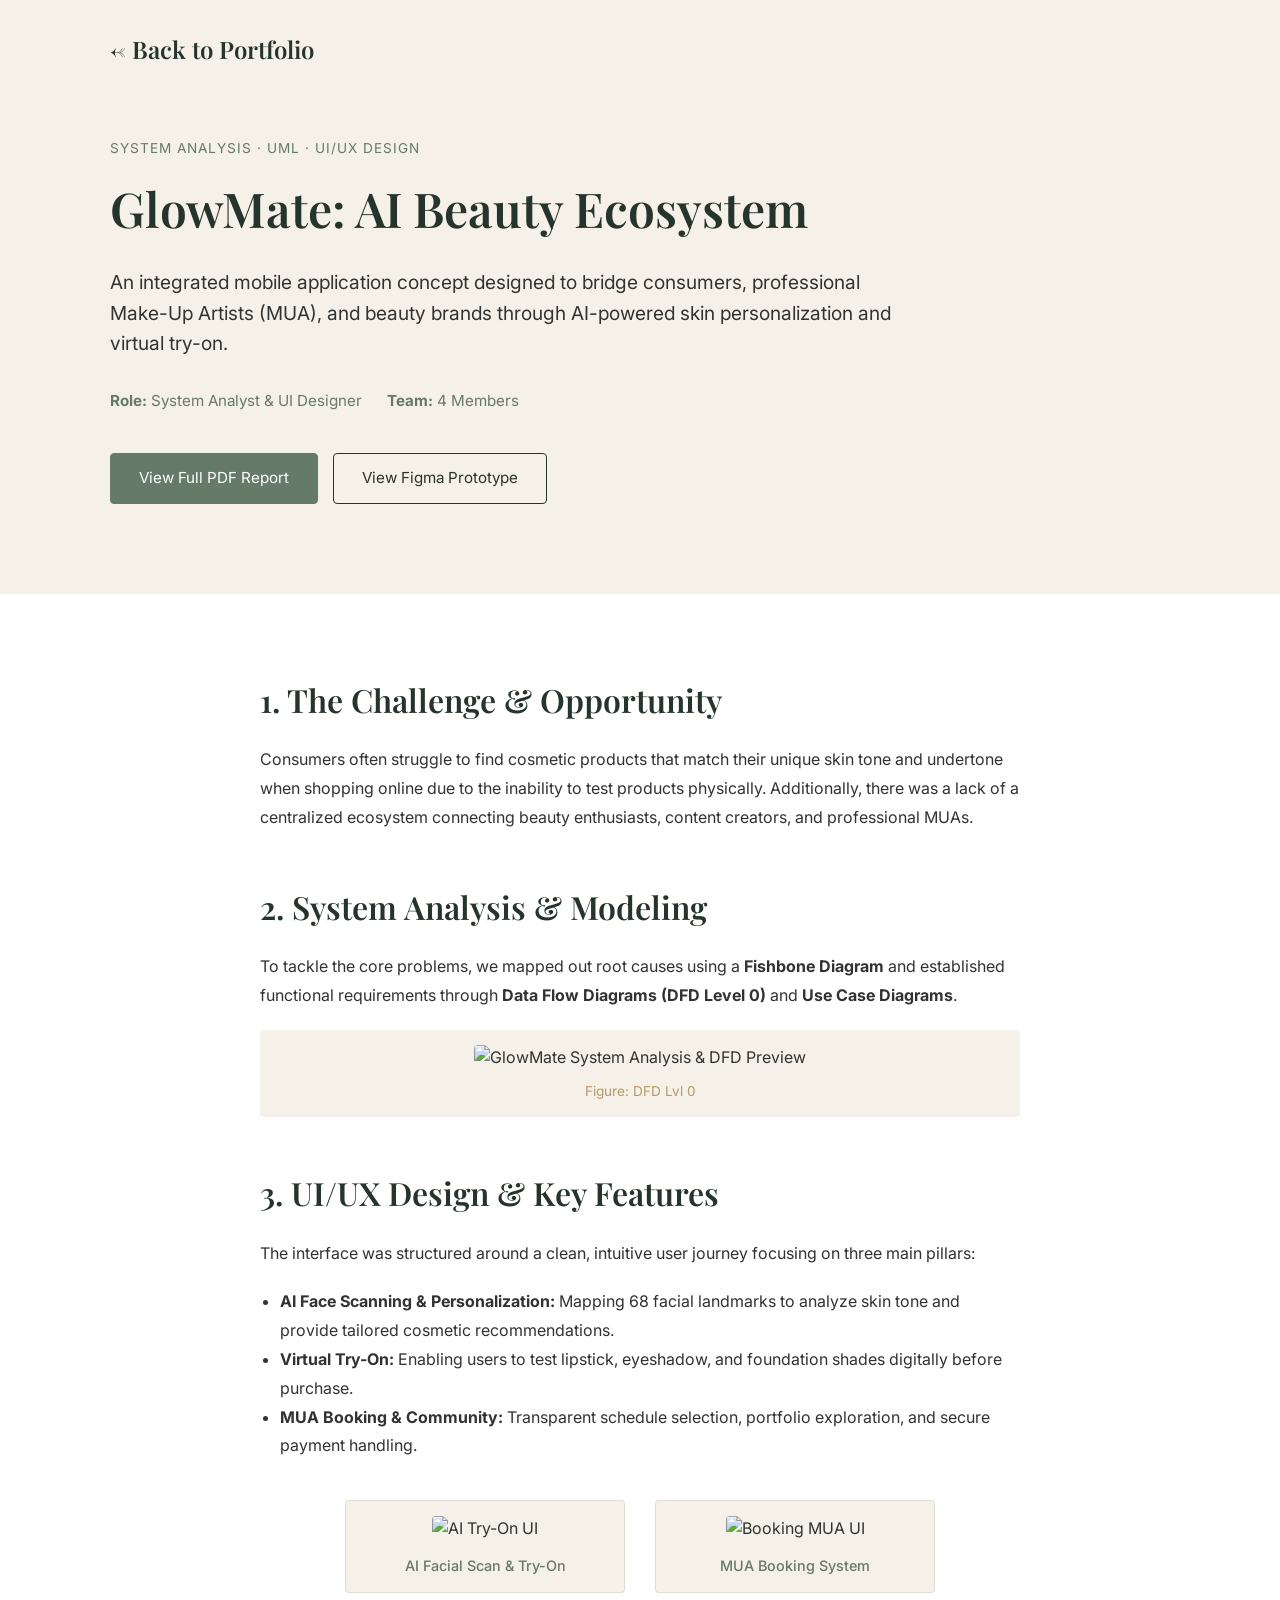
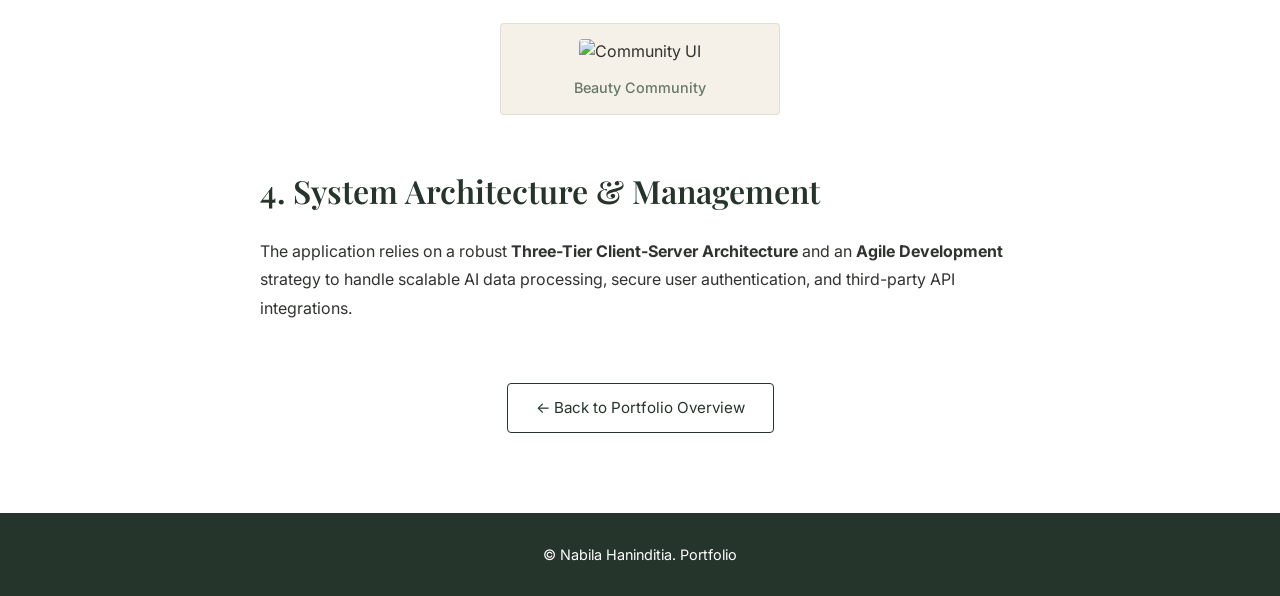
==== glowmate.html @ 264c18af "Add files via upload" ====
<!DOCTYPE html>
<html lang="en">
<head>
    <meta charset="UTF-8">
    <meta name="viewport" content="width=device-width, initial-scale=1.0">
    <title>GlowMate Case Study | Nabila Haninditia</title>
    
    <!-- Google Fonts -->
    <link rel="preconnect" href="https://fonts.googleapis.com">
    <link rel="preconnect" href="https://fonts.gstatic.com" crossorigin>
    <link href="https://fonts.googleapis.com/css2?family=Inter:wght@300;400;500&family=Playfair+Display:wght@400;500;600;700&display=swap" rel="stylesheet">
    
    <!-- CSS Link -->
    <link rel="stylesheet" href="style.css">
</head>
<body>

    <!-- NAVBAR SEDERHANA -->
    <header class="header">
        <div class="nav-container">
            <a href="index.html" class="logo">&larr; Back to Portfolio</a>
        </div>
    </header>

    <main>
        <!-- CASE STUDY HERO -->
        <section class="container" style="padding: 40px 20px;">
            <div class="project-meta" style="margin-bottom: 10px;">
                <span class="project-cat">System Analysis · UML · UI/UX Design</span>
            </div>
            <h1 style="font-size: 3rem; margin-bottom: 20px; color: var(--dark-green);">GlowMate: AI Beauty Ecosystem</h1>
            <p style="font-size: 1.2rem; color: var(--text-color); max-width: 800px; margin-bottom: 30px;">
                An integrated mobile application concept designed to bridge consumers, professional Make-Up Artists (MUA), and beauty brands through AI-powered skin personalization and virtual try-on.
            </p>
            
            <!-- Quick Info Badges -->
            <div style="display: flex; gap: 25px; flex-wrap: wrap; margin-bottom: 40px; font-size: 0.95rem; color: var(--primary-color);">
                <div><strong>Role:</strong> System Analyst & UI Designer</div>
                <div><strong>Team:</strong> 4 Members</div>
            </div>

            <!-- Tombol Aksi Dokumen Lengkap -->
            <!-- Tombol Aksi Dokumen & Figma -->
            <div style="display: flex; gap: 15px; margin-bottom: 50px; flex-wrap: wrap;">
                <a href="assets/glowmate_report.pdf" target="_blank" class="btn btn-primary">View Full PDF Report</a>
                <a href="https://www.figma.com/proto/34t5ha5e7fXHsymQ1kdAAx/GlowMate?node-id=2010-1668&t=bvMZc9aI6nAvOXmf-1&scaling=scale-down&content-scaling=fixed&page-id=0%3A1" target="_blank" class="btn btn-outline">View Figma Prototype</a>
            </div>
        </section>

        <!-- KONTEN UTAMA CASE STUDY -->
        <section style="background-color: var(--white); padding: 80px 0;">
            <div class="container" style="max-width: 800px;">
                
                <!-- 1. The Challenge -->
                <h2 style="font-size: 2rem; margin-bottom: 20px; color: var(--dark-green);">1. The Challenge & Opportunity</h2>
                <p style="margin-bottom: 20px; line-height: 1.8;">
                    Consumers often struggle to find cosmetic products that match their unique skin tone and undertone when shopping online due to the inability to test products physically. Additionally, there was a lack of a centralized ecosystem connecting beauty enthusiasts, content creators, and professional MUAs.
                </p>

                <!-- 2. System Analysis -->
                <h2 style="font-size: 2rem; margin-top: 50px; margin-bottom: 20px; color: var(--dark-green);">2. System Analysis & Modeling</h2>
                <p style="margin-bottom: 20px; line-height: 1.8;">
                    To tackle the core problems, we mapped out root causes using a <strong>Fishbone Diagram</strong> and established functional requirements through <strong>Data Flow Diagrams (DFD Level 0)</strong> and <strong>Use Case Diagrams</strong>.
                </p>
                <!-- Area Gambar Analisis -->
                <div style="background-color: var(--bg-color); padding: 15px; border-radius: var(--border-radius); margin-bottom: 30px; text-align: center;">
                    <img src="assets/glowmate_analysis.png" alt="GlowMate System Analysis & DFD Preview" style="width: 100%; border-radius: 4px;">
                    <p style="font-size: 0.85rem; color: var(--gold); margin-top: 10px;">Figure: DFD Lvl 0</p>
                </div>

                <!-- 3. Key Features & UI/UX Design -->
                <h2 style="font-size: 2rem; margin-top: 50px; margin-bottom: 20px; color: var(--dark-green);">3. UI/UX Design & Key Features</h2>
                <p style="margin-bottom: 20px; line-height: 1.8;">
                    The interface was structured around a clean, intuitive user journey focusing on three main pillars:
                </p>
                <ul style="list-style-type: disc; padding-left: 20px; margin-bottom: 30px; line-height: 1.8;">
                    <li><strong>AI Face Scanning & Personalization:</strong> Mapping 68 facial landmarks to analyze skin tone and provide tailored cosmetic recommendations.</li>
                    <li><strong>Virtual Try-On:</strong> Enabling users to test lipstick, eyeshadow, and foundation shades digitally before purchase.</li>
                    <li><strong>MUA Booking & Community:</strong> Transparent schedule selection, portfolio exploration, and secure payment handling.</li>
                </ul>

                <!-- Area UI Showcase Berjajar Ber-3 -->
                <div class="ui-showcase-grid">
                    <div class="ui-showcase-item">
                        <img src="assets/glowmate_ui_1.png" alt="AI Try-On UI">
                        <p>AI Facial Scan & Try-On</p>
                    </div>
                    <div class="ui-showcase-item">
                        <img src="assets/glowmate_ui_2.png" alt="Booking MUA UI">
                        <p>MUA Booking System</p>
                    </div>
                    <div class="ui-showcase-item">
                        <img src="assets/glowmate_ui_3.png" alt="Community UI">
                        <p>Beauty Community</p>
                    </div>
                </div>

                <!-- 4. Architecture -->
                <h2 style="font-size: 2rem; margin-top: 50px; margin-bottom: 20px; color: var(--dark-green);">4. System Architecture & Management</h2>
                <p style="margin-bottom: 20px; line-height: 1.8;">
                    The application relies on a robust <strong>Three-Tier Client-Server Architecture</strong> and an <strong>Agile Development</strong> strategy to handle scalable AI data processing, secure user authentication, and third-party API integrations.
                </p>

                <!-- Tombol Kembali -->
                <div style="margin-top: 60px; text-align: center;">
                    <a href="index.html" class="btn btn-outline">&larr; Back to Portfolio Overview</a>
                </div>

            </div>
        </section>
    </main>

    <!-- FOOTER -->
    <footer class="footer">
        <p>&copy; Nabila Haninditia. Portfolio</p>
    </footer>

</body>
</html>
---- style.css ----
/* --- CSS VARIABLES (Color Palette & Fonts) --- */
:root {
    --bg-color: #F5F1E8;
    /* Warm cream */
    --primary-color: #667A68;
    /* Sage green */
    --dark-green: #26352B;
    /* Muted dark green */
    --gold: #B69A67;
    /* Soft gold */
    --text-color: #30332F;
    /* Dark charcoal */
    --white: #FFFFFF;

    --font-heading: 'Playfair Display', serif;
    --font-body: 'Inter', sans-serif;

    --border-radius: 4px;
    --transition: all 0.3s ease;
}

/* --- RESET & BASE STYLES --- */
* {
    margin: 0;
    padding: 0;
    box-sizing: border-box;
}

body {
    font-family: var(--font-body);
    background-color: var(--bg-color);
    color: var(--text-color);
    line-height: 1.6;
    overflow-x: hidden;
}

html {
    scroll-behavior: smooth;
}

a {
    text-decoration: none;
    color: inherit;
    transition: var(--transition);
}

ul {
    list-style: none;
}

.container {
    max-width: 1100px;
    margin: 0 auto;
    padding: 0 20px;
}

/* --- TYPOGRAPHY --- */
h1,
h2,
h3,
h4,
.logo {
    font-family: var(--font-heading);
    color: var(--dark-green);
    font-weight: 600;
}

.section-title {
    font-size: 2.5rem;
    margin-bottom: 2rem;
    position: relative;
    display: inline-block;
}

.section-title::after {
    content: '';
    position: absolute;
    bottom: -10px;
    left: 0;
    width: 40px;
    height: 2px;
    background-color: var(--gold);
}

.section-subtitle {
    font-size: 1.1rem;
    color: var(--text-color);
    margin-bottom: 3rem;
    margin-top: -1rem;
}

/* --- NAVBAR (Not Sticky) --- */
.header {
    background-color: transparent;
    padding: 30px 0;
    width: 100%;
}

.nav-container {
    max-width: 1100px;
    margin: 0 auto;
    padding: 0 20px;
    display: flex;
    justify-content: space-between;
    align-items: center;
}

.logo {
    font-size: 1.5rem;
    color: var(--dark-green);
}

.nav-menu .nav-links {
    display: flex;
    gap: 30px;
}

.nav-link {
    font-size: 0.95rem;
    position: relative;
    padding-bottom: 5px;
}

.nav-link::after {
    content: '';
    position: absolute;
    width: 0;
    height: 1px;
    bottom: 0;
    left: 0;
    background-color: var(--primary-color);
    transition: var(--transition);
}

.nav-link:hover::after,
.nav-link.active::after {
    width: 100%;
}

.nav-link.active {
    color: var(--primary-color);
}

.menu-toggle {
    display: none;
    flex-direction: column;
    cursor: pointer;
    gap: 5px;
}

.menu-toggle .bar {
    width: 25px;
    height: 2px;
    background-color: var(--dark-green);
    transition: var(--transition);
}

/* --- BUTTONS --- */
.btn {
    display: inline-block;
    padding: 12px 28px;
    font-size: 0.95rem;
    border-radius: var(--border-radius);
    cursor: pointer;
    transition: var(--transition);
    text-align: center;
}

.btn-primary {
    background-color: var(--primary-color);
    color: var(--white);
    border: 1px solid var(--primary-color);
}

.btn-primary:hover {
    background-color: var(--dark-green);
    border-color: var(--dark-green);
}

.btn-outline {
    background-color: transparent;
    color: var(--dark-green);
    border: 1px solid var(--dark-green);
}

.btn-outline:hover {
    background-color: var(--dark-green);
    color: var(--white);
}

.btn-sm {
    padding: 8px 20px;
    font-size: 0.85rem;
}

/* --- HERO SECTION --- */
.hero-section {
    min-height: 80vh;
    display: flex;
    align-items: center;
    padding: 0 20px;
    max-width: 1100px;
    margin: 0 auto;
}

.hero-content {
    display: flex;
    align-items: center;
    justify-content: space-between;
    gap: 50px;
    width: 100%;
}

.hero-text {
    flex: 1.2;
}

.hero-content h1 {
    font-size: 4rem;
    margin-bottom: 10px;
    line-height: 1.1;
}

.hero-content .subtitle {
    font-size: 1.5rem;
    font-weight: 400;
    color: var(--primary-color);
    margin-bottom: 15px;
    font-family: var(--font-body);
}

.hero-content .focus-areas {
    font-size: 1.1rem;
    margin-bottom: 40px;
    color: var(--text-color);
}

.hero-buttons {
    display: flex;
    gap: 15px;
}

/* --- HERO SECTION IMAGE (ARCH STYLE) --- */
.hero-image {
    flex: 1;
    display: flex;
    justify-content: center;
    align-items: center;
    padding-right: 30px;
}

.image-wrapper {
    position: relative;
    display: inline-block;
}

/* Latar Belakang Arch (Lengkungan Sage Green) */
.image-wrapper::before {
    content: '';
    position: absolute;
    width: 100%;
    height: 100%;
    background-color: var(--primary-color);
    border-radius: 150px 150px 0 0;
    /* Ujung atas melengkung, bawah kotak */
    top: 25px;
    left: -25px;
    z-index: 0;
}

.image-wrapper img {
    width: 300px;
    height: 400px;
    object-fit: cover;
    border-radius: 150px 150px 0 0;
    /* Mengikuti lengkungan */
    position: relative;
    z-index: 1;
    box-shadow: 0 15px 35px rgba(38, 53, 43, 0.1);
}

/* Badge Stempel Melingkar */
.badge {
    position: absolute;
    right: -40px;
    bottom: 40px;
    width: 110px;
    height: 110px;
    background-color: var(--bg-color);
    /* Warna putih/cream */
    border-radius: 50%;
    z-index: 2;
    display: flex;
    align-items: center;
    justify-content: center;
    box-shadow: 0 8px 25px rgba(0, 0, 0, 0.1);
}

/* Animasi putar untuk teks di stempel */
.badge svg {
    position: absolute;
    width: 100%;
    height: 100%;
    animation: spinText 15s linear infinite;
}

.badge-icon {
    color: var(--gold);
    /* Bintang warna emas */
    font-size: 2rem;
    position: relative;
    z-index: 3;
}

/* Keyframe untuk putaran */
@keyframes spinText {
    0% {
        transform: rotate(0deg);
    }

    100% {
        transform: rotate(360deg);
    }
}

/* --- ABOUT SECTION --- */
.about-section {
    padding: 100px 0;
    background-color: var(--white);
}

.about-grid {
    display: grid;
    grid-template-columns: 2fr 1fr;
    gap: 40px;
    margin-bottom: 50px;
}

.about-block h3 {
    font-size: 1.8rem;
    margin-bottom: 20px;
    color: var(--dark-green);
}

.card {
    background-color: var(--bg-color);
    padding: 25px;
    border: 1px solid rgba(102, 122, 104, 0.2);
    border-radius: var(--border-radius);
    transition: var(--transition);
}

.card:hover {
    transform: translateY(-5px);
    box-shadow: 0 10px 20px rgba(38, 53, 43, 0.05);
}

.education-card h4 {
    font-size: 1.2rem;
    margin-bottom: 5px;
}

.education-card .date {
    display: block;
    margin-top: 10px;
    font-size: 0.9rem;
    color: var(--gold);
}

.skills-grid {
    display: grid;
    grid-template-columns: repeat(auto-fit, minmax(250px, 1fr));
    gap: 20px;
}

.skill-card {
    background-color: var(--bg-color);
    padding: 25px;
    border: 1px solid rgba(102, 122, 104, 0.2);
    border-radius: var(--border-radius);
}

.skill-card h4 {
    margin-bottom: 15px;
    color: var(--primary-color);
    border-bottom: 1px solid rgba(102, 122, 104, 0.2);
    padding-bottom: 10px;
}

.skill-card ul li {
    margin-bottom: 8px;
    font-size: 0.95rem;
    display: flex;
    align-items: center;
}

.skill-card ul li::before {
    content: '•';
    color: var(--gold);
    margin-right: 10px;
}

.experience-cert-grid {
    display: grid;
    grid-template-columns: 1fr 1fr;
    gap: 40px;
}

.timeline {
    border-left: 1px solid var(--gold);
    padding-left: 20px;
    margin-bottom: 30px;
}

.timeline-item {
    position: relative;
    margin-bottom: 25px;
}

.timeline-item::before {
    content: '';
    position: absolute;
    left: -25.5px;
    top: 5px;
    width: 10px;
    height: 10px;
    background-color: var(--bg-color);
    border: 2px solid var(--gold);
    border-radius: 50%;
}

.timeline-item h4 {
    font-size: 1.1rem;
    margin-bottom: 5px;
}

.timeline-item p {
    font-size: 0.95rem;
    color: var(--primary-color);
}

.inline-link {
    font-size: 0.85rem;
    color: var(--gold);
    text-decoration: underline;
    margin-top: 10px;
    display: inline-block;
}

.inline-link:hover {
    color: var(--dark-green);
}

.sub-heading {
    font-size: 1.3rem;
    margin-bottom: 15px;
    color: var(--primary-color);
}

.mt-2 {
    margin-top: 2rem;
}

/* --- GALLERY SECTION --- */
.gallery-grid {
    display: grid;
    grid-template-columns: repeat(auto-fit, minmax(200px, 1fr));
    gap: 15px;
    margin-top: 20px;
}

.gallery-item {
    border-radius: var(--border-radius);
    overflow: hidden;
    height: 200px;
    background-color: rgba(182, 154, 103, 0.1);
}

.gallery-item img {
    width: 100%;
    height: 100%;
    object-fit: cover;
    transition: transform 0.5s ease;
}

.gallery-item:hover img {
    transform: scale(1.05);
}

/* --- PORTFOLIO SECTION --- */
.portfolio-section {
    padding: 100px 0;
}

.projects-grid {
    display: flex;
    flex-direction: column;
    gap: 50px;
}

.project-card {
    display: grid;
    grid-template-columns: 1fr 1fr;
    gap: 40px;
    background-color: var(--white);
    border: 1px solid rgba(102, 122, 104, 0.1);
    border-radius: var(--border-radius);
    overflow: hidden;
    transition: var(--transition);
}

.project-card:hover {
    transform: translateY(-5px);
    box-shadow: 0 15px 30px rgba(38, 53, 43, 0.05);
}

.project-img-wrapper {
    width: 100%;
    height: 100%;
    min-height: 300px;
    background-color: rgba(182, 154, 103, 0.1);
    position: relative;
    overflow: hidden;
}

.project-img-wrapper img {
    width: 100%;
    height: 100%;
    object-fit: cover;
    transition: transform 0.5s ease;
}

.project-card:hover .project-img-wrapper img {
    transform: scale(1.05);
}

.project-content {
    padding: 40px;
    display: flex;
    flex-direction: column;
    justify-content: center;
}

.project-meta {
    display: flex;
    align-items: center;
    gap: 15px;
    margin-bottom: 15px;
}

.project-num {
    font-family: var(--font-heading);
    font-size: 1.2rem;
    color: var(--gold);
    font-weight: 600;
}

.project-cat {
    font-size: 0.85rem;
    text-transform: uppercase;
    letter-spacing: 1px;
    color: var(--primary-color);
}

.project-content h3 {
    font-size: 2rem;
    margin-bottom: 15px;
}

.project-content p {
    margin-bottom: 15px;
    font-size: 0.95rem;
}

.project-content .role {
    color: var(--primary-color);
    margin-bottom: 25px;
}

/* --- CV SECTION --- */
.cv-section {
    padding: 100px 0;
    background-color: var(--white);
    text-align: center;
}

.cv-container p {
    max-width: 600px;
    margin: 0 auto 30px auto;
}

.cv-buttons {
    display: flex;
    justify-content: center;
    gap: 15px;
}

/* --- CONTACT SECTION --- */
.contact-section {
    padding: 100px 0;
    text-align: center;
}

.contact-container p {
    max-width: 600px;
    margin: 0 auto 40px auto;
}

.contact-links {
    display: flex;
    justify-content: center;
    gap: 20px;
    flex-wrap: wrap;
}

.contact-card {
    display: flex;
    align-items: center;
    gap: 10px;
    padding: 15px 25px;
    background-color: var(--white);
    border: 1px solid rgba(102, 122, 104, 0.2);
    border-radius: var(--border-radius);
    color: var(--dark-green);
    font-weight: 500;
    transition: var(--transition);
}

.contact-card:hover {
    background-color: var(--primary-color);
    color: var(--white);
    border-color: var(--primary-color);
    transform: translateY(-3px);
}

/* --- FOOTER --- */
.footer {
    text-align: center;
    padding: 30px;
    background-color: var(--dark-green);
    color: var(--white);
    font-size: 0.9rem;
}

/* --- ANIMATIONS --- */
.fade-in {
    opacity: 0;
    transform: translateY(30px);
    transition: opacity 0.8s ease, transform 0.8s ease;
}

.fade-in.visible {
    opacity: 1;
    transform: translateY(0);
}

/* --- RESPONSIVE DESIGN --- */
@media screen and (max-width: 900px) {

    .about-grid,
    .experience-cert-grid {
        grid-template-columns: 1fr;
    }

    .project-card {
        grid-template-columns: 1fr;
    }

    .project-img-wrapper {
        min-height: 250px;
    }
}

@media screen and (max-width: 768px) {
    .hero-content h1 {
        font-size: 3rem;
    }

    .menu-toggle {
        display: flex;
        z-index: 100;
    }

    .nav-menu {
        position: fixed;
        top: 0;
        right: -100%;
        width: 100%;
        height: 100vh;
        background-color: var(--bg-color);
        display: flex;
        flex-direction: column;
        justify-content: center;
        align-items: center;
        transition: 0.4s ease;
        z-index: 99;
    }

    .nav-menu.active {
        right: 0;
    }

    .nav-menu .nav-links {
        flex-direction: column;
        text-align: center;
        gap: 40px;
    }

    .nav-link {
        font-size: 1.5rem;
        font-family: var(--font-heading);
    }

    .menu-toggle.active .bar:nth-child(1) {
        transform: translateY(7px) rotate(45deg);
    }

    .menu-toggle.active .bar:nth-child(2) {
        opacity: 0;
    }

    .menu-toggle.active .bar:nth-child(3) {
        transform: translateY(-7px) rotate(-45deg);
    }
}

@media screen and (max-width: 480px) {

    .hero-buttons,
    .cv-buttons {
        flex-direction: column;
        width: 100%;
    }

    .contact-links {
        flex-direction: column;
    }

    .hero-content h1 {
        font-size: 2.5rem;
    }
}

/* --- UI SHOWCASE GRID (BERJAJAR 3) --- */
/* --- UI SHOWCASE GRID (MENYESUAIKAN JUMLAH ITEM & CENTERED) --- */
.ui-showcase-grid {
    display: flex;
    justify-content: center; /* Membuat konten di dalamnya otomatis rata tengah */
    align-items: center;
    gap: 30px; /* Jarak antar kotak HP */
    flex-wrap: wrap; /* Supaya turun ke bawah secara rapi jika diakses dari layar HP */
    margin: 40px 0;
}

.ui-showcase-item {
    background-color: var(--bg-color);
    padding: 15px;
    border-radius: var(--border-radius);
    text-align: center;
    border: 1px solid rgba(102, 122, 104, 0.15);
    width: 280px; /* Mengunci lebar kotak kartu agar seragam dan rapi */
}

.ui-showcase-item img {
    width: 100%;
    height: auto;
    border-radius: 4px;
}

.ui-showcase-item p {
    font-size: 0.9rem;
    color: var(--primary-color);
    margin-top: 12px;
    font-weight: 500;
}

/* Responsif untuk HP: Berubah jadi 1 kolom ke bawah jika layar sempit */
@media screen and (max-width: 768px) {
    .ui-showcase-grid {
        grid-template-columns: 1fr;
    }
}

/* --- DESKTOP DASHBOARD CONTAINER --- */
.desktop-showcase {
    background-color: var(--bg-color);
    padding: 15px;
    border-radius: var(--border-radius);
    margin: 40px 0;
    text-align: center;
    border: 1px solid rgba(102, 122, 104, 0.15);
}

.desktop-showcase img {
    width: 100%;
    height: auto; /* Menjaga agar tinggi gambar proporsional sesuai aslinya */
    max-height: none; /* Memastikan tidak ada batasan tinggi yang memotong gambar */
    object-fit: contain;
    border-radius: 4px;
    display: block;
}

.desktop-showcase p {
    font-size: 0.9rem;
    color: var(--primary-color);
    margin-top: 12px;
    font-weight: 500;
}
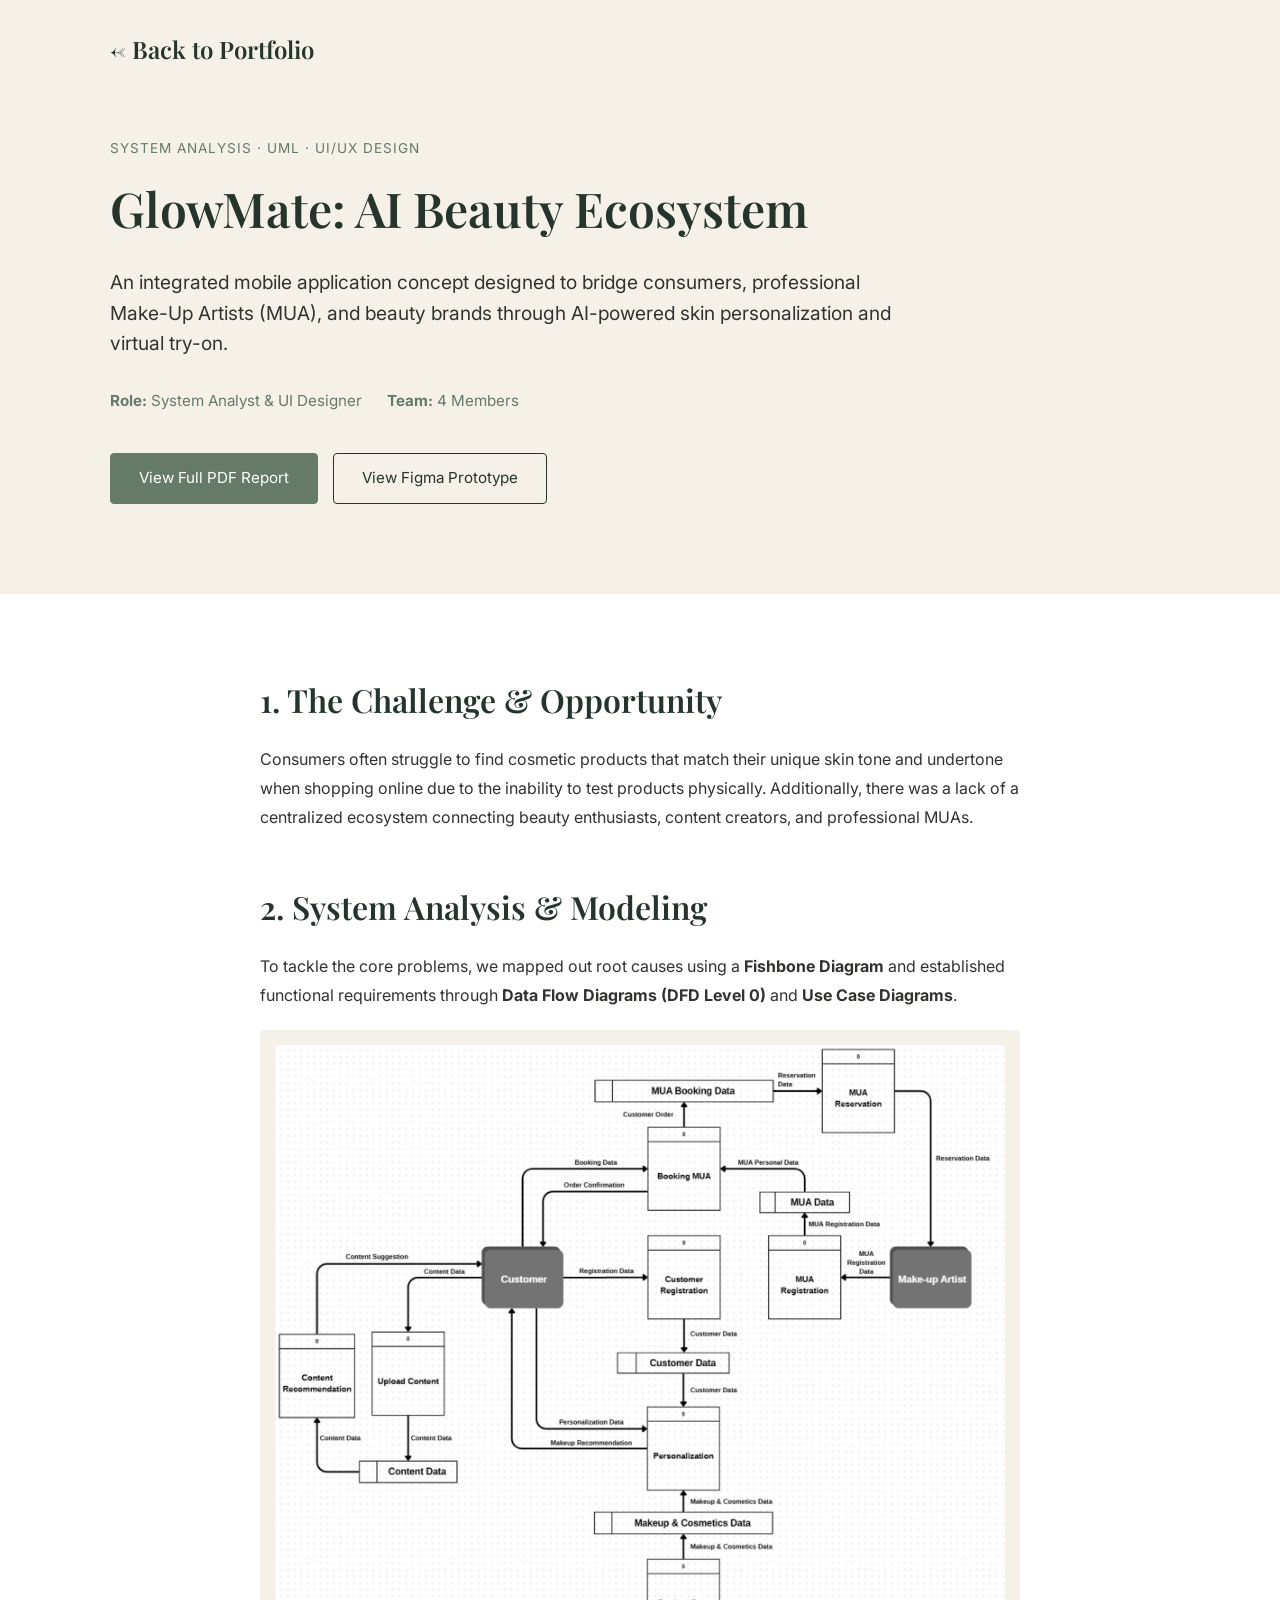
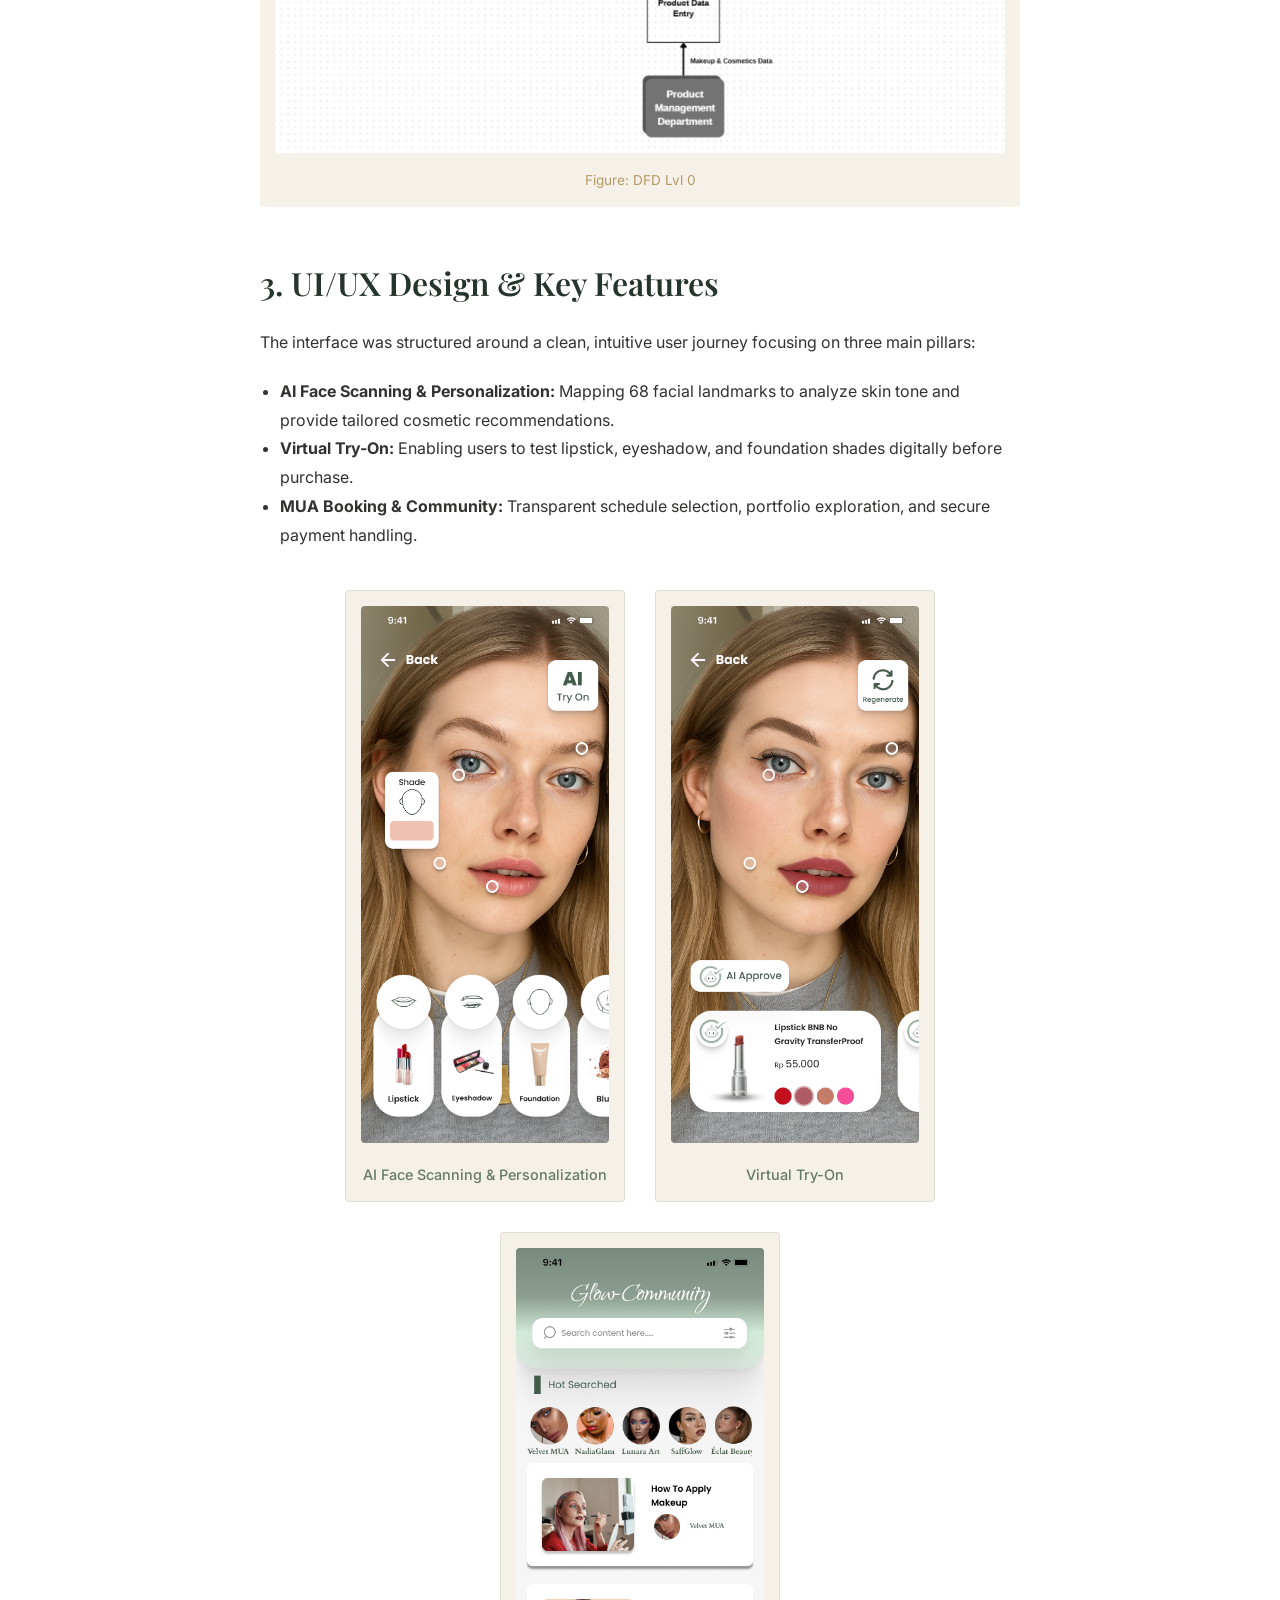
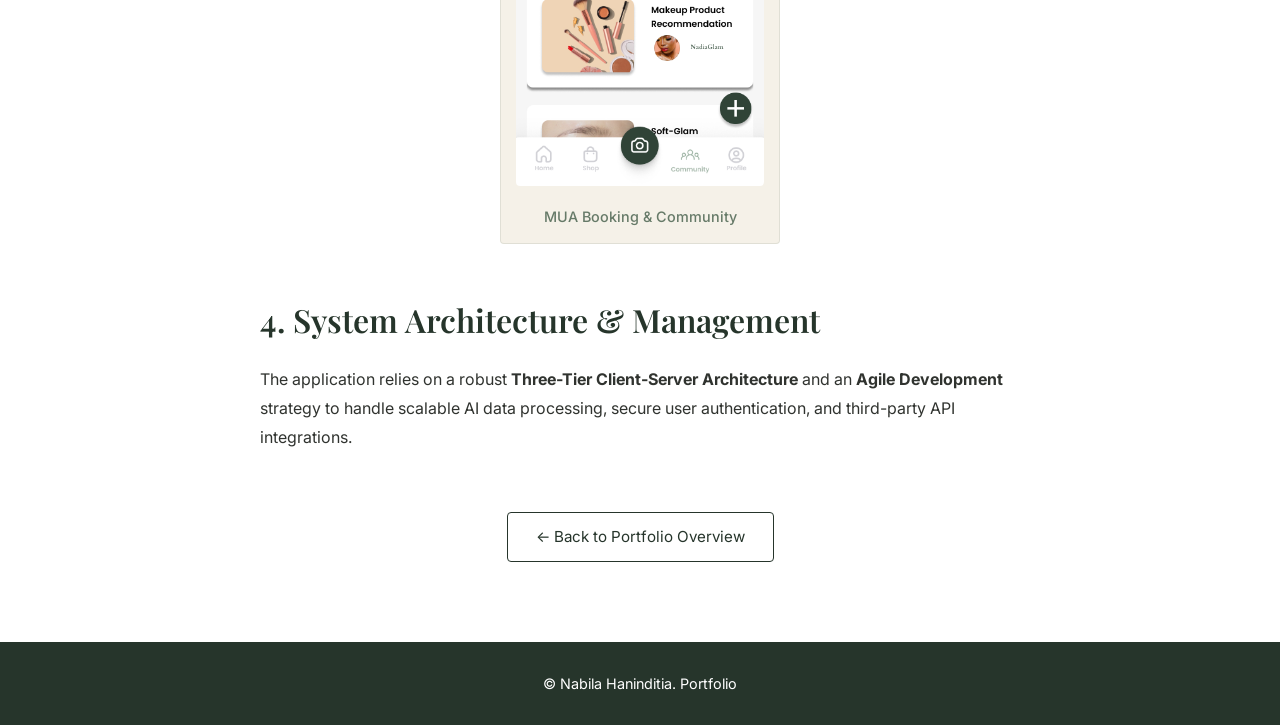
==== commit 99e61b6d: "glowmate.html" ====
--- a/glowmate.html
+++ b/glowmate.html
@@ -43,7 +43,7 @@
             <!-- Tombol Aksi Dokumen & Figma -->
             <div style="display: flex; gap: 15px; margin-bottom: 50px; flex-wrap: wrap;">
                 <a href="assets/glowmate_report.pdf" target="_blank" class="btn btn-primary">View Full PDF Report</a>
-                <a href="https://www.figma.com/proto/34t5ha5e7fXHsymQ1kdAAx/GlowMate?node-id=2010-1668&t=bvMZc9aI6nAvOXmf-1&scaling=scale-down&content-scaling=fixed&page-id=0%3A1" target="_blank" class="btn btn-outline">View Figma Prototype</a>
+                <a href="https://www.figma.com/design/34t5ha5e7fXHsymQ1kdAAx/GlowMate?node-id=0-1&t=gyUaLhkBSTDbyzQZ-1" target="_blank" class="btn btn-outline">View Figma Prototype</a>
             </div>
         </section>
 
@@ -82,16 +82,16 @@
                 <!-- Area UI Showcase Berjajar Ber-3 -->
                 <div class="ui-showcase-grid">
                     <div class="ui-showcase-item">
-                        <img src="assets/glowmate_ui_1.png" alt="AI Try-On UI">
-                        <p>AI Facial Scan & Try-On</p>
+                        <img src="assets/glowmate_ui_3.png" alt="AI Try-On UI">
+                        <p>AI Face Scanning & Personalization</p>
                     </div>
                     <div class="ui-showcase-item">
                         <img src="assets/glowmate_ui_2.png" alt="Booking MUA UI">
-                        <p>MUA Booking System</p>
+                        <p>Virtual Try-On</p>
                     </div>
                     <div class="ui-showcase-item">
-                        <img src="assets/glowmate_ui_3.png" alt="Community UI">
-                        <p>Beauty Community</p>
+                        <img src="assets/glowmate_ui_1.png" alt="Community UI">
+                        <p>MUA Booking & Community</p>
                     </div>
                 </div>
 
@@ -116,4 +116,4 @@
     </footer>
 
 </body>
-</html>+</html>
